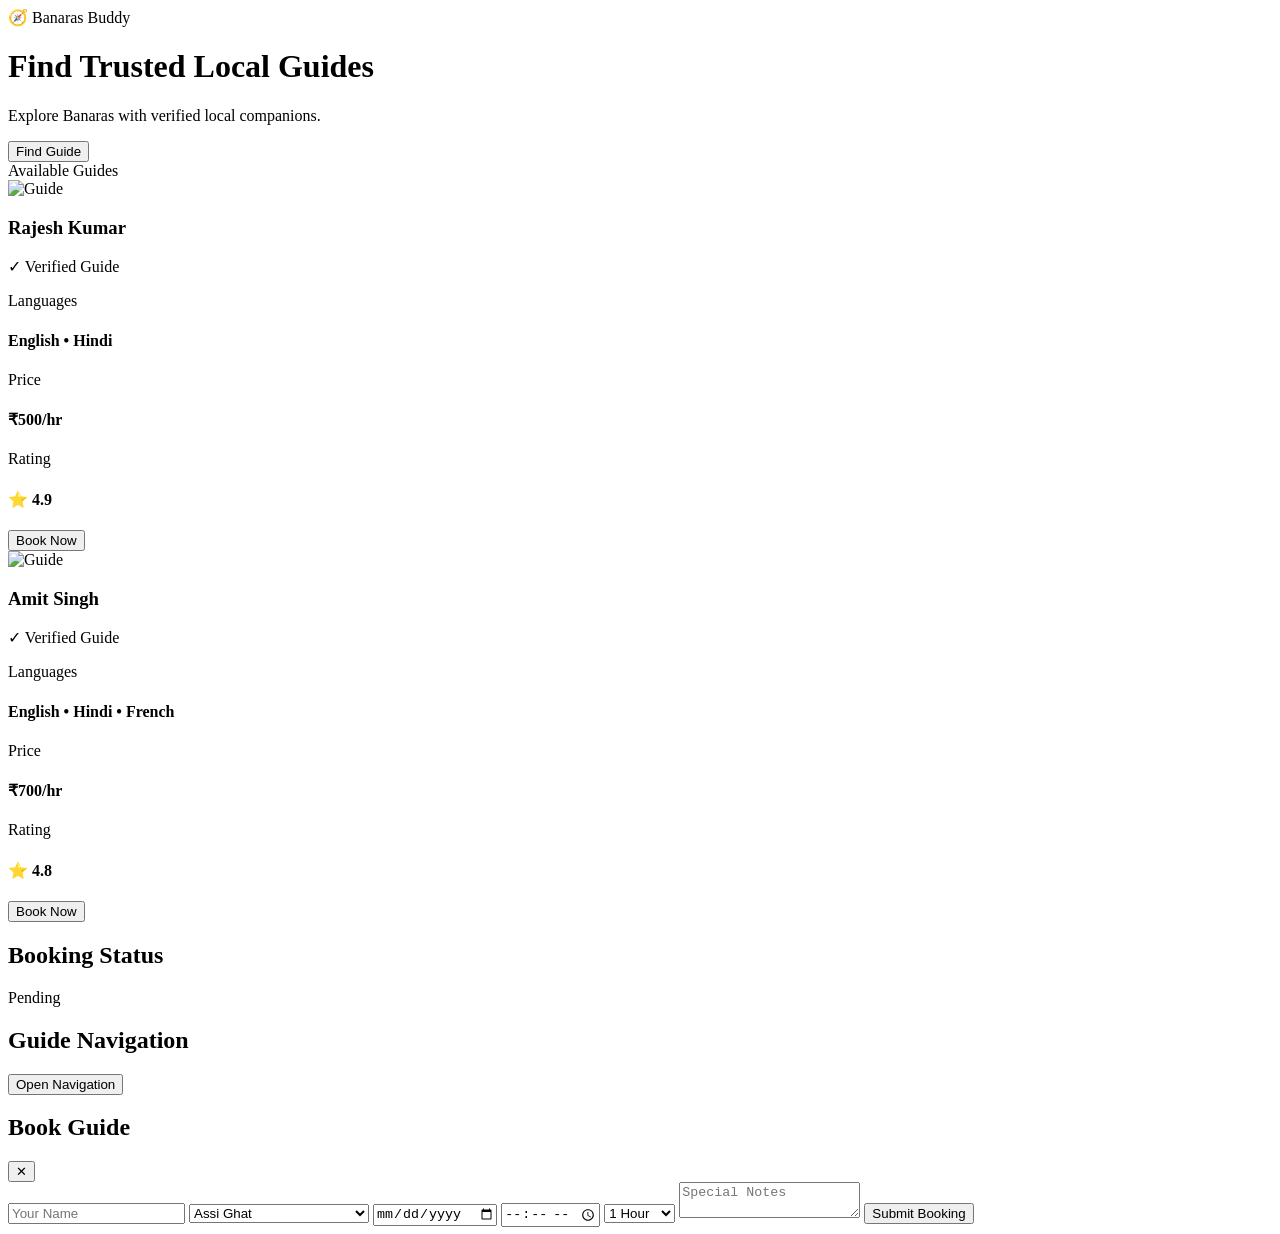
==== traveler/index.html @ 9713a7dd "Create index.html" ====
<!DOCTYPE html>
<html lang="en">
<head>
<meta charset="UTF-8">
<meta name="viewport" content="width=device-width, initial-scale=1.0">

<title>Banaras Buddy - Traveler</title>

<link rel="stylesheet" href="css/style.css">

<link
rel="stylesheet"
href="https://unpkg.com/leaflet@1.9.4/dist/leaflet.css"
/>

<link
href="https://fonts.googleapis.com/css2?family=Inter:wght@300;400;500;600;700;800&display=swap"
rel="stylesheet"
/>

<script src="https://unpkg.com/leaflet@1.9.4/dist/leaflet.js"></script>
</head>

<body>

<div class="background-blur"></div>

<header class="hero">

<div class="hero-content">

<div class="logo-badge">
🧭 Banaras Buddy
</div>

<h1>
Find Trusted Local Guides
</h1>

<p>
Explore Banaras with verified local companions.
</p>

<button class="primary-btn" id="findGuideBtn">
Find Guide
</button>

</div>

</header>

<main>

<section class="guide-section">

<div class="section-title">
Available Guides
</div>

<div class="guide-grid">

<div class="guide-card">

<div class="guide-top">

<img
src="https://i.pravatar.cc/150?img=11"
alt="Guide"
/>

<div>

<h3>Rajesh Kumar</h3>

<span class="verified">
✓ Verified Guide
</span>

</div>

</div>

<div class="guide-details">

<p>Languages</p>
<h4>English • Hindi</h4>

<p>Price</p>
<h4>₹500/hr</h4>

<p>Rating</p>
<h4>⭐ 4.9</h4>

</div>

<button
class="book-btn"
onclick="openBookingModal('Rajesh Kumar')">
Book Now
</button>

</div>

<div class="guide-card">

<div class="guide-top">

<img
src="https://i.pravatar.cc/150?img=12"
alt="Guide"
/>

<div>

<h3>Amit Singh</h3>

<span class="verified">
✓ Verified Guide
</span>

</div>

</div>

<div class="guide-details">

<p>Languages</p>
<h4>English • Hindi • French</h4>

<p>Price</p>
<h4>₹700/hr</h4>

<p>Rating</p>
<h4>⭐ 4.8</h4>

</div>

<button
class="book-btn"
onclick="openBookingModal('Amit Singh')">
Book Now
</button>

</div>

</div>

</section>

<section class="status-section">

<div class="glass-card">

<h2>Booking Status</h2>

<div id="bookingStatus">

<span class="pending">
Pending
</span>

</div>

</div>

</section>

<section class="map-section">

<div class="glass-card">

<h2>Guide Navigation</h2>

<div id="map"></div>

<button class="navigate-btn">
Open Navigation
</button>

</div>

</section>

</main>

<div class="modal" id="bookingModal">

<div class="modal-content">

<div class="modal-header">

<h2>Book Guide</h2>

<button
class="close-btn"
onclick="closeBookingModal()">
✕
</button>

</div>

<form id="bookingForm">

<input
type="text"
id="travelerName"
placeholder="Your Name"
required
/>

<select id="meetingPoint">

<option>
Assi Ghat
</option>

<option>
Dashashwamedh Ghat
</option>

<option>
Kashi Vishwanath Corridor
</option>

<option>
Varanasi Junction
</option>

</select>

<input
type="date"
id="bookingDate"
required
/>

<input
type="time"
id="bookingTime"
required
/>

<select id="duration">

<option>
1 Hour
</option>

<option>
2 Hours
</option>

<option>
4 Hours
</option>

<option>
Full Day
</option>

</select>

<textarea
id="notes"
placeholder="Special Notes">
</textarea>

<button
type="submit"
class="submit-booking">
Submit Booking
</button>

</form>

</div>

</div>

<script src="js/app.js"></script>
<script src="js/booking.js"></script>
<script src="js/map.js"></script>
<script src="js/firebase.js"></script>

</body>
</html>
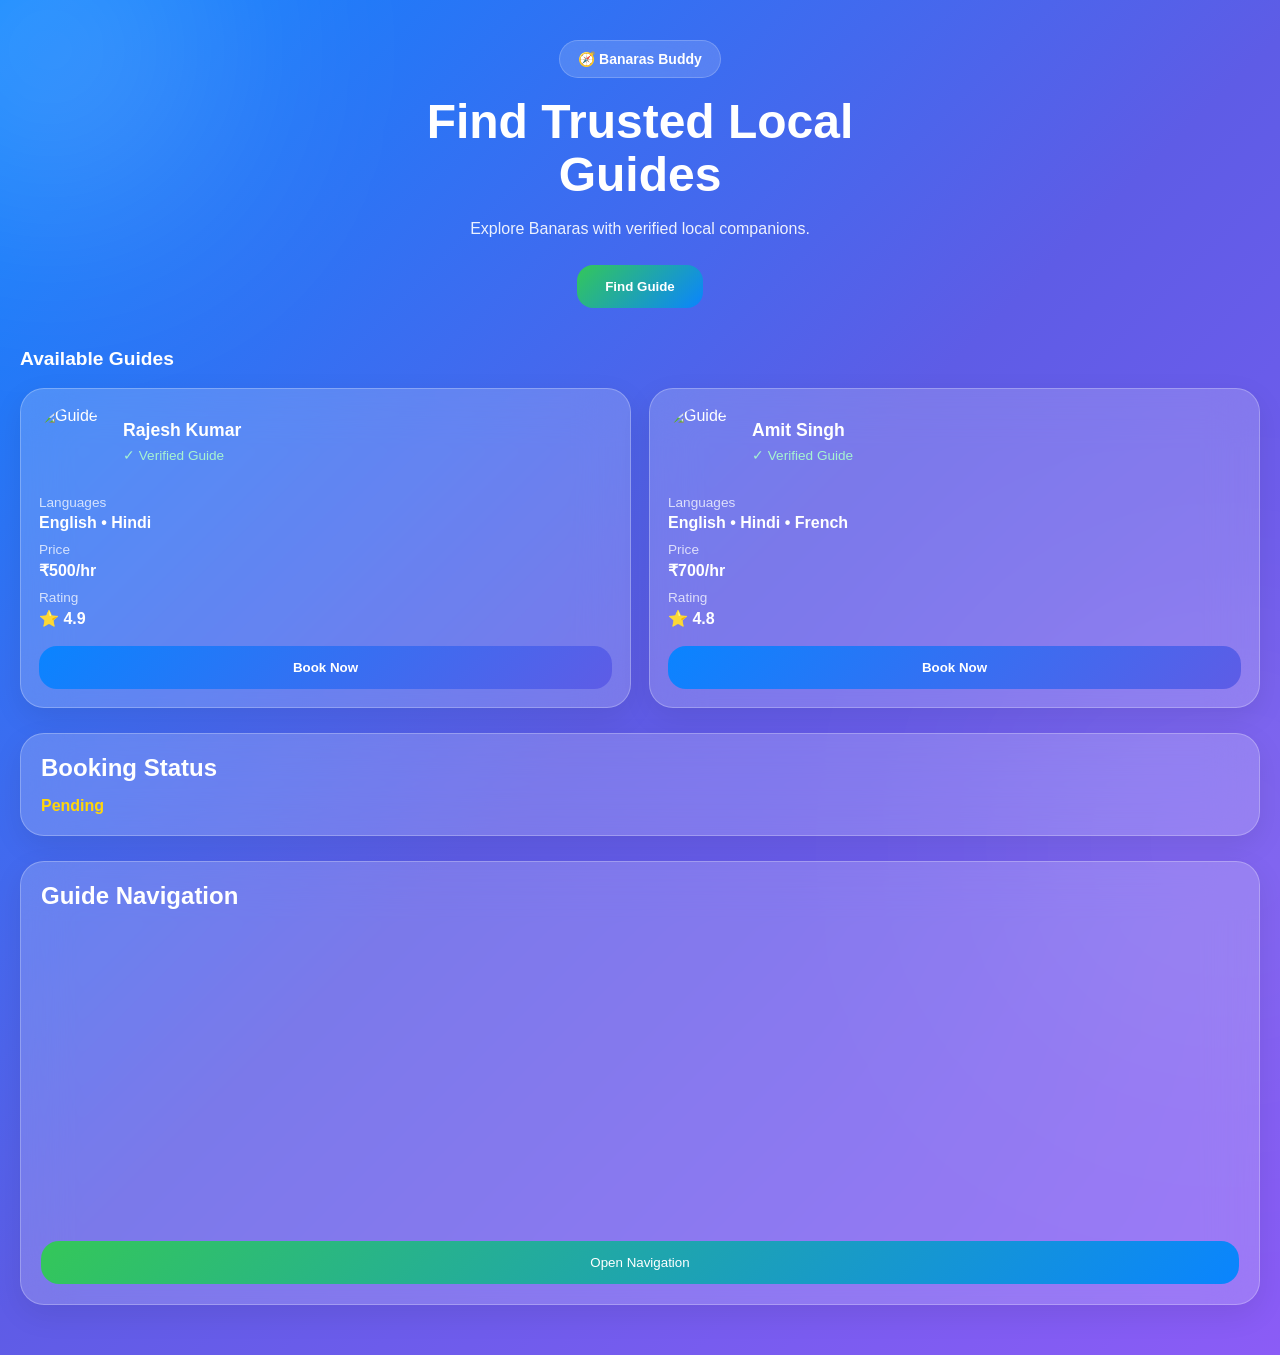
==== commit dd094ae2: "Update index.html" ====
--- a/traveler/index.html
+++ b/traveler/index.html
@@ -280,7 +280,7 @@
 <script src="js/app.js"></script>
 <script src="js/booking.js"></script>
 <script src="js/map.js"></script>
-<script src="js/firebase.js"></script>
+<script type="module" src="js/firebase.js"></script>
 
 </body>
 </html>
--- a/traveler/css/style.css
+++ b/traveler/css/style.css
@@ -0,0 +1,585 @@
+:root{
+    --primary:#0A84FF;
+    --secondary:#5E5CE6;
+    --success:#34C759;
+    --danger:#FF3B30;
+    --text:#111827;
+    --muted:#6B7280;
+
+    --glass-bg:rgba(255,255,255,.18);
+    --glass-border:rgba(255,255,255,.25);
+
+    --radius:24px;
+    --shadow:
+        0 10px 30px rgba(0,0,0,.08);
+
+    --transition:.3s ease;
+}
+
+*{
+    margin:0;
+    padding:0;
+    box-sizing:border-box;
+    font-family:'Inter',sans-serif;
+}
+
+body{
+    min-height:100vh;
+    background:
+        linear-gradient(
+            135deg,
+            #0A84FF,
+            #5E5CE6,
+            #8B5CF6
+        );
+
+    overflow-x:hidden;
+    color:white;
+}
+
+.background-blur{
+    position:fixed;
+    inset:0;
+    pointer-events:none;
+}
+
+.background-blur::before{
+    content:'';
+    position:absolute;
+
+    width:300px;
+    height:300px;
+
+    border-radius:50%;
+
+    background:
+        rgba(255,255,255,.25);
+
+    filter:blur(120px);
+
+    top:-100px;
+    left:-100px;
+}
+
+.background-blur::after{
+    content:'';
+
+    position:absolute;
+
+    width:350px;
+    height:350px;
+
+    border-radius:50%;
+
+    background:
+        rgba(255,255,255,.15);
+
+    filter:blur(140px);
+
+    bottom:-120px;
+    right:-120px;
+}
+
+.hero{
+    padding:40px 20px;
+}
+
+.hero-content{
+    max-width:500px;
+    margin:auto;
+    text-align:center;
+}
+
+.logo-badge{
+    display:inline-block;
+
+    padding:10px 18px;
+
+    border-radius:999px;
+
+    background:rgba(255,255,255,.15);
+
+    backdrop-filter:blur(20px);
+
+    border:
+        1px solid rgba(255,255,255,.2);
+
+    margin-bottom:18px;
+
+    font-size:14px;
+    font-weight:600;
+}
+
+.hero h1{
+    font-size:2.3rem;
+    font-weight:800;
+    line-height:1.1;
+}
+
+.hero p{
+    margin-top:14px;
+    opacity:.9;
+    line-height:1.6;
+}
+
+.primary-btn{
+    margin-top:24px;
+
+    border:none;
+
+    cursor:pointer;
+
+    color:white;
+
+    padding:14px 28px;
+
+    border-radius:16px;
+
+    font-weight:700;
+
+    background:
+        linear-gradient(
+            135deg,
+            #34C759,
+            #0A84FF
+        );
+
+    transition:var(--transition);
+}
+
+.primary-btn:hover{
+    transform:translateY(-3px);
+}
+
+.primary-btn:active{
+    transform:scale(.96);
+}
+
+main{
+    padding:0 20px 50px;
+}
+
+.section-title{
+    font-size:1.2rem;
+    font-weight:700;
+    margin-bottom:18px;
+}
+
+.guide-grid{
+    display:grid;
+    gap:18px;
+}
+
+.guide-card{
+    background:var(--glass-bg);
+
+    border:
+        1px solid var(--glass-border);
+
+    backdrop-filter:blur(25px);
+
+    border-radius:var(--radius);
+
+    padding:18px;
+
+    box-shadow:var(--shadow);
+
+    transition:var(--transition);
+}
+
+.guide-card:hover{
+    transform:translateY(-4px);
+}
+
+.guide-top{
+    display:flex;
+    align-items:center;
+    gap:14px;
+}
+
+.guide-top img{
+    width:70px;
+    height:70px;
+    border-radius:50%;
+    object-fit:cover;
+}
+
+.guide-top h3{
+    font-size:1.1rem;
+}
+
+.verified{
+    display:inline-block;
+
+    margin-top:6px;
+
+    color:#A7F3D0;
+
+    font-size:.85rem;
+}
+
+.guide-details{
+    margin-top:18px;
+}
+
+.guide-details p{
+    opacity:.75;
+    font-size:.85rem;
+    margin-top:10px;
+}
+
+.guide-details h4{
+    margin-top:4px;
+}
+
+.book-btn{
+    width:100%;
+    margin-top:18px;
+
+    border:none;
+
+    cursor:pointer;
+
+    color:white;
+
+    padding:14px;
+
+    border-radius:18px;
+
+    font-weight:700;
+
+    background:
+        linear-gradient(
+            135deg,
+            #0A84FF,
+            #5E5CE6
+        );
+
+    transition:var(--transition);
+}
+
+.book-btn:hover{
+    transform:translateY(-2px);
+}
+
+.book-btn:active{
+    transform:scale(.97);
+}
+
+.status-section,
+.map-section{
+    margin-top:25px;
+}
+
+.glass-card{
+    background:var(--glass-bg);
+
+    border:
+        1px solid var(--glass-border);
+
+    backdrop-filter:blur(25px);
+
+    border-radius:var(--radius);
+
+    padding:20px;
+
+    box-shadow:var(--shadow);
+}
+
+.glass-card h2{
+    margin-bottom:15px;
+}
+
+.pending{
+    color:#FFD60A;
+    font-weight:700;
+}
+
+.accepted{
+    color:#34C759;
+    font-weight:700;
+}
+
+.rejected{
+    color:#FF453A;
+    font-weight:700;
+}
+
+#map{
+    width:100%;
+    height:300px;
+
+    border-radius:18px;
+
+    overflow:hidden;
+
+    margin-top:10px;
+}
+
+.navigate-btn{
+    width:100%;
+    margin-top:16px;
+
+    border:none;
+
+    color:white;
+
+    cursor:pointer;
+
+    padding:14px;
+
+    border-radius:18px;
+
+    background:
+        linear-gradient(
+            135deg,
+            #34C759,
+            #0A84FF
+        );
+
+    transition:var(--transition);
+}
+
+.navigate-btn:active{
+    transform:scale(.97);
+}
+
+.modal{
+    position:fixed;
+
+    inset:0;
+
+    display:none;
+
+    align-items:center;
+    justify-content:center;
+
+    background:
+        rgba(0,0,0,.55);
+
+    backdrop-filter:blur(10px);
+
+    padding:20px;
+
+    z-index:999;
+}
+
+.modal.active{
+    display:flex;
+}
+
+.modal-content{
+    width:100%;
+    max-width:500px;
+
+    background:
+        rgba(255,255,255,.15);
+
+    border:
+        1px solid rgba(255,255,255,.2);
+
+    backdrop-filter:blur(30px);
+
+    border-radius:28px;
+
+    padding:20px;
+
+    animation:popup .25s ease;
+}
+
+@keyframes popup{
+    from{
+        opacity:0;
+        transform:scale(.95);
+    }
+
+    to{
+        opacity:1;
+        transform:scale(1);
+    }
+}
+
+.modal-header{
+    display:flex;
+    justify-content:space-between;
+    align-items:center;
+
+    margin-bottom:18px;
+}
+
+.close-btn{
+    border:none;
+    background:none;
+
+    color:white;
+
+    cursor:pointer;
+
+    font-size:1.2rem;
+}
+
+form{
+    display:flex;
+    flex-direction:column;
+    gap:12px;
+}
+
+input,
+select,
+textarea{
+    width:100%;
+
+    border:none;
+
+    outline:none;
+
+    color:white;
+
+    padding:14px;
+
+    border-radius:16px;
+
+    background:
+        rgba(255,255,255,.12);
+
+    border:
+        1px solid rgba(255,255,255,.15);
+}
+
+input::placeholder,
+textarea::placeholder{
+    color:rgba(255,255,255,.7);
+}
+
+textarea{
+    resize:none;
+    min-height:90px;
+}
+
+.submit-booking{
+    border:none;
+
+    cursor:pointer;
+
+    color:white;
+
+    font-weight:700;
+
+    padding:15px;
+
+    border-radius:18px;
+
+    background:
+        linear-gradient(
+            135deg,
+            #34C759,
+            #0A84FF
+        );
+}
+
+.submit-booking:active{
+    transform:scale(.97);
+}
+
+@media(min-width:768px){
+
+    .guide-grid{
+        grid-template-columns:
+            repeat(
+                2,
+                1fr
+            );
+    }
+
+    .hero h1{
+        font-size:3rem;
+    }
+}
+.book-btn,
+.primary-btn,
+.submit-booking,
+.navigate-btn{
+    position:relative;
+    overflow:hidden;
+}
+
+.ripple{
+    position:absolute;
+    border-radius:50%;
+    transform:scale(0);
+
+    background:rgba(255,255,255,.4);
+
+    animation:ripple-animation .6s linear;
+
+    pointer-events:none;
+}
+
+@keyframes ripple-animation{
+    to{
+        transform:scale(4);
+        opacity:0;
+    }
+}
+.booking-toast{
+
+    position:fixed;
+
+    bottom:30px;
+    left:50%;
+
+    transform:
+        translateX(-50%)
+        translateY(100px);
+
+    background:
+        rgba(0,0,0,.85);
+
+    color:white;
+
+    padding:
+        14px 20px;
+
+    border-radius:14px;
+
+    font-size:.9rem;
+
+    z-index:9999;
+
+    opacity:0;
+
+    transition:.3s ease;
+}
+
+.booking-toast.show{
+
+    opacity:1;
+
+    transform:
+        translateX(-50%)
+        translateY(0);
+}
+.distance-badge{
+
+    display:inline-flex;
+
+    align-items:center;
+
+    gap:8px;
+
+    margin-bottom:15px;
+
+    padding:10px 14px;
+
+    border-radius:14px;
+
+    background:
+        rgba(255,255,255,.12);
+
+    border:
+        1px solid rgba(255,255,255,.15);
+
+    font-size:.9rem;
+
+    font-weight:600;
+}
